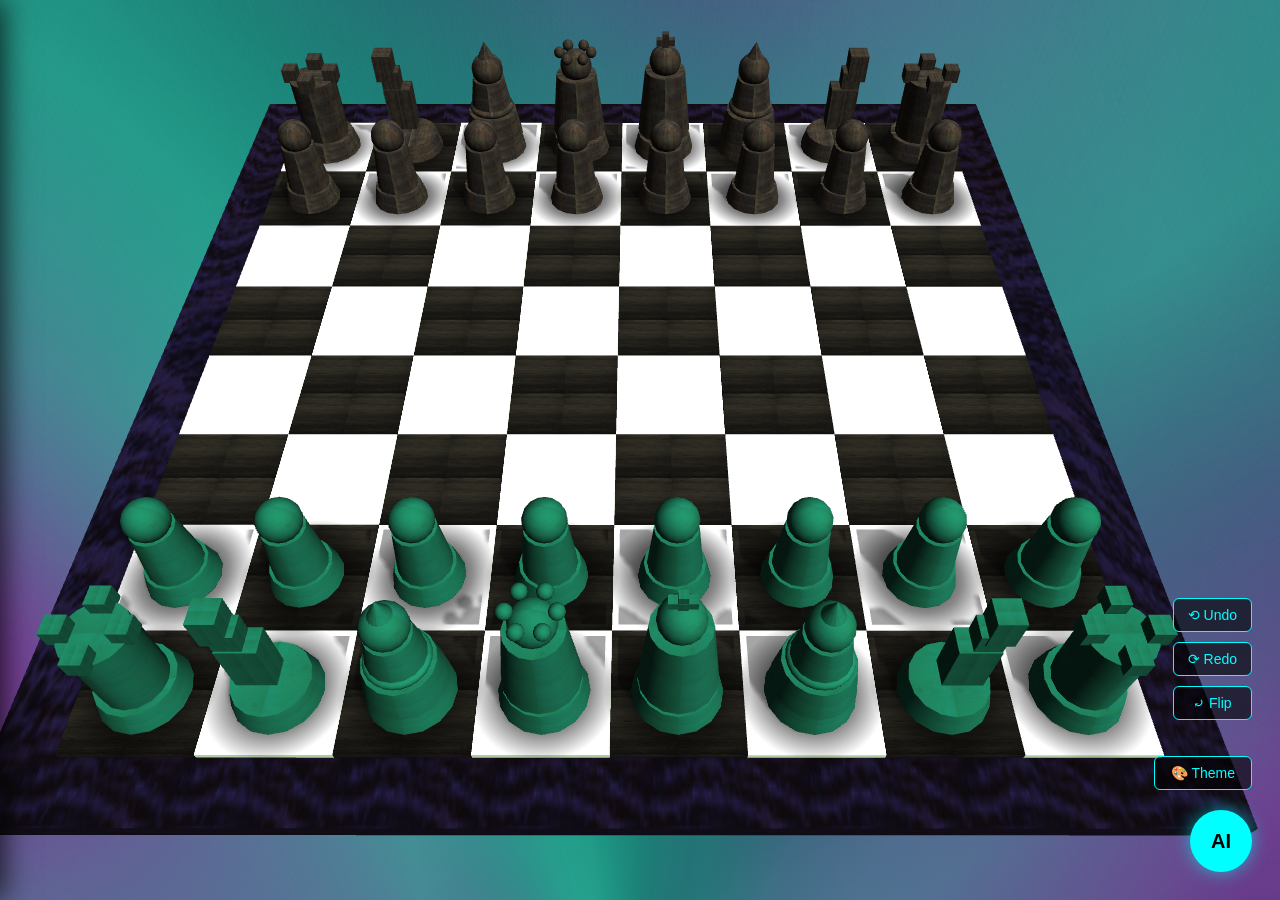
==== index.html @ 564c9627 "chess-app" ====
<!DOCTYPE html>
<html lang="en">
<head>
  <meta charset="UTF-8" />
  <title>Chess</title>

<script>
  const isMobile = /Android|iPhone|iPad|iPod|Opera Mini|IEMobile|WPDesktop/i.test(navigator.userAgent);

  if (isMobile) {
    window.location.href = "chess-app-mobile/";
  }
</script>


  <link rel="stylesheet" href="style.css" />
</head>

<body>

  <!-- ============================
       SLIDE-IN THEME SIDEBAR
  ============================ -->
  <div id="themePanel" class="theme-panel">

    <!-- BOARD LAYERS -->
    <label>White Board</label>
    <input type="color" id="boardLight" value="#ffffff">

    <label>Black Layer</label>
    <input type="color" id="boardDark" value="#000000">

    <label>Board Edge</label>
    <input type="color" id="boardEdge" value="#333333">

    <label>Board Depth</label>
    <input type="range" id="boardDepthIntensity" min="0" max="2" step="0.05" value="1.0">

    <!-- PIECES -->
    <label>Piece White</label>
    <input type="color" id="pieceWhite" value="#ffffff">

    <label>Piece Black</label>
    <input type="color" id="pieceBlack" value="#000000">

    <label>White Depth</label>
    <input type="range" id="pieceWhiteDepth" min="0" max="2" step="0.05" value="1.0">

    <label>Black Depth</label>
    <input type="range" id="pieceBlackDepth" min="0" max="2" step="0.05" value="1.0">

    <!-- LABELS -->
    <label>Label White</label>
    <input type="color" id="labelWhite" value="#ffffff">

    <label>Label Black</label>
    <input type="color" id="labelBlack" value="#ff6666">

    <label>Title Size</label>
    <input type="range" id="labelSize" min="0" max="48" step="1" value="28">

    <!-- WORLD -->
    <label>World Background</label>
    <input type="color" id="worldBg" value="#111111">

    <label>World FX</label>
    <select id="worldFX">
      <option value="none">None</option>
      <option value="stars">Stars</option>
      <option value="clouds">Clouds</option>
      <option value="nebula">Nebula</option>
    </select>

    <!-- HDR -->
    <label>HDR Enabled</label>
    <input type="checkbox" id="hdrEnabled">

    <div id="hdrSettings">
      <label>HDR Exposure</label>
      <input type="range" id="hdrExposure" min="0" max="5" step="0.05" value="1.0">

      <label>HDR Intensity</label>
      <input type="range" id="hdrIntensity" min="0" max="5" step="0.05" value="1.0">
    </div>

    <!-- HOVER -->
    <label>Hover Tile</label>
    <input type="color" id="hoverColor" value="#44aa44">

    <!-- ⭐ NEW: HOVER INTENSITY -->
    <label>Hover Intensity</label>
    <input type="range" id="hoverIntensity" min="0" max="2" step="0.05" value="1.0">

    <!-- LIGHTING -->
    <label>Sun Color</label>
    <input type="color" id="dirColor" value="#ffffff">

    <label>Sun Intensity</label>
    <input type="range" id="dirIntensity" min="0" max="2" step="0.01" value="1">

    <label>Sky Color</label>
    <input type="color" id="hemiSky" value="#ffffff">

    <label>Ground Color</label>
    <input type="color" id="hemiGround" value="#222222">

    <label>Ambient Intensity</label>
    <input type="range" id="hemiIntensity" min="0" max="2" step="0.01" value="0.6">

    <!-- LABEL FONT / GLOW -->
    <label>Font Style</label>
    <select id="fontStyle">
      <option value="Arial">Arial</option>
      <option value="Segoe UI">Segoe UI</option>
      <option value="Roboto">Roboto</option>
      <option value="Monospace">Monospace</option>
    </select>

    <label>Glow Intensity</label>
    <input type="range" id="glowIntensity" min="0" max="3" step="0.1" value="1.0">

    <!-- SAVE -->
    <button id="saveTheme">Save Theme</button>

    <!-- LOAD -->
    <button id="loadThemeBtn">Load Theme</button>
  </div>

  <!-- ============================
       LOAD THEME OVERLAY
  ============================ -->
  <div id="themeLoaderOverlay" class="overlay hidden">
    <div class="overlay-box">
      <h2>Load Theme</h2>
      <select id="themeListBox" size="8" style="width:100%; margin-bottom:10px;"></select>
      <button id="applyThemeBtn">Apply Theme</button>
      <button id="closeThemeOverlay">Close</button>
    </div>
  </div>

  <!-- ============================
       3D CANVAS
  ============================ -->
  <canvas id="scene"></canvas>

  <!-- ============================
       FLOATING BUTTON GROUP (Undo / Redo / Flip)
  ============================ -->
  <div id="rightButtonGroup">
    <button id="undoBtn" class="side-btn">⟲ Undo</button>
    <button id="redoBtn" class="side-btn">⟳ Redo</button>
    <button id="flipBtn" class="side-btn">⤾ Flip</button>
  </div>

  <!-- ============================
       FLOATING BUTTONS (AI + THEME)
  ============================ -->
  <button id="themeBtn" class="theme-toggle">🎨 Theme</button>
  <div id="aiFloatingButton" class="ai-float-btn">AI</div>

    <div id="aiOverlay" class="ai-overlay hidden">
    <div class="ai-overlay-content">
      <h2>Select AI Difficulty</h2>
      <div class="ai-overlay-option" data-difficulty="beginner">Beginner</div>
      <div class="ai-overlay-option" data-difficulty="medium">Medium</div>
      <div class="ai-overlay-option" data-difficulty="hard">Hard</div>
    </div>
  </div>

  <div id="updatePieceOverlay" class="hidden">
  <div id="updatePieceBox">
    <div class="updatePiece-title">Choose New Piece</div>

    <button class="updatePiece-btn" data-role="queen">Queen</button>
    <button class="updatePiece-btn" data-role="rook">Rook</button>
    <button class="updatePiece-btn" data-role="bishop">Bishop</button>
    <button class="updatePiece-btn" data-role="knight">Knight</button>
  </div>
</div>

  <!-- ============================
       LIBRARIES
  ============================ -->
  <script src="three.min.js"></script>
  <script src="OrbitControls.js"></script>

  <!-- ============================
       RGBE LOADER
  ============================ -->
  <script src="RGBELoader.js"></script>

  <!-- ============================
       ENGINE MODULES (ORDER MATTERS)
  ============================ -->
  <script src="world.js"></script>
  <script src="lighting.js"></script>
  <script src="sound.js"></script>
  <script src="movement.js"></script>
  <script src="board.js"></script>

  <!-- Logic BEFORE pieces -->
  <script src="logic.js"></script>

  <!-- Pieces AFTER Logic -->
  <script src="pieces.js"></script>
  <script src="pieces.movement.js"></script>
  <script src="pieces.shadow.js"></script>
  <script src="board.texture.js"></script>
  <script src="pieces.texture.js"></script>

  <!-- Undo / Redo / Capture / Flip -->
  <script src="undo.redo.js"></script>
  <script src="capture.js"></script>
  <script src="flip.js"></script>

  <!-- ============================
       THEME (auto-loader included)
  ============================ -->
  <script src="theme.js"></script>

  <!-- ============================
       AI ENGINE
  ============================ -->
  <script src="engine.js"></script>
  <script src="chess.ai.js"></script>
  <script src="chess.ai.logic.js"></script>

  <!-- ============================
       AI UI LOGIC
  ============================ -->
  <script src="ui.ai.js"></script>

  <!-- ============================
       CORE APP (LAST)
  ============================ -->
  <script src="app.js"></script>

</body>
</html>
---- style.css ----
/* ============================
   GLOBAL RESET
============================ */
html, body {
  margin: 0;
  padding: 0;
  overflow: hidden;
  background: #000;
  height: 100%;
  font-family: "Segoe UI", Roboto, sans-serif;
  color: #fff;
}

/* ============================
   CANVAS
============================ */
#scene {
  width: 100vw;
  height: 100vh;
  display: block;
}

/* ============================
   RIGHT BUTTON GROUP (Undo / Redo / Flip)
============================ */
#rightButtonGroup {
  position: fixed;
  bottom: 180px;
  right: 28px;
  display: flex;
  flex-direction: column;
  gap: 10px;
  z-index: 9999;
}

.side-btn {
  background: rgba(0,0,0,0.6);
  color: #0ff;
  border: 1px solid #0ff;
  border-radius: 6px;
  padding: 8px 14px;
  font-size: 14px;
  cursor: pointer;
  transition: 0.25s ease;
}

.side-btn:hover {
  background: #0ff;
  color: #000;
  box-shadow: 0 0 12px #0ff;
}

/* ============================
   THEME TOGGLE BUTTON
============================ */
.theme-toggle {
  position: fixed;
  bottom: 110px;
  right: 28px;
  z-index: 9999;

  background: rgba(0,0,0,0.6);
  color: #0ff;

  border: 1px solid #0ff;
  border-radius: 6px;

  padding: 8px 16px;
  font-size: 14px;
  cursor: pointer;

  transition: all 0.25s ease;
}

.theme-toggle:hover {
  background: rgba(0,0,0,0.85);
  box-shadow: 0 0 12px #0ff;
}

/* ============================
   THEME PANEL — Futuristic Minimalist
============================ */
.theme-panel {
  position: fixed;
  top: 0;
  left: 0;
  width: 320px;
  height: 100vh;

  background: rgba(10, 10, 10, 0.85);
  backdrop-filter: blur(12px);

  padding: 20px 24px 40px;
  box-sizing: border-box;

  display: block;
  overflow-y: auto;
  scroll-behavior: smooth;

  border-right: 1px solid rgba(255, 255, 255, 0.12);
  box-shadow: 4px 0 28px rgba(0, 0, 0, 0.75);

  transform: translateX(-100%);
  transition: transform 0.35s ease;

  z-index: 20000;
}

.theme-panel.visible {
  transform: translateX(0);
}

/* Scrollbar */
.theme-panel::-webkit-scrollbar {
  width: 8px;
}

.theme-panel::-webkit-scrollbar-track {
  background: rgba(20, 20, 20, 0.6);
  border-radius: 4px;
}

.theme-panel::-webkit-scrollbar-thumb {
  background: linear-gradient(180deg, #0ff 0%, #00aaff 100%);
  border-radius: 4px;
  box-shadow: 0 0 8px rgba(0,255,255,0.4);
}

.theme-panel::-webkit-scrollbar-thumb:hover {
  background: linear-gradient(180deg, #00ffff 0%, #00ccff 100%);
  box-shadow: 0 0 12px rgba(0,255,255,0.6);
}

/* ============================
   LABELS
============================ */
.theme-panel label {
  font-size: 12px;
  opacity: 0.78;
  letter-spacing: 0.5px;
  margin-top: 10px;
  margin-bottom: 4px;
  text-transform: uppercase;
  user-select: none;
  display: block;
}

/* ============================
   COLOR PICKERS
============================ */
.theme-panel input[type="color"] {
  width: 48px;
  height: 30px;
  border: 2px solid #333;
  border-radius: 4px;
  background: transparent;
  cursor: pointer;
  transition: 0.2s ease;
}

.theme-panel input[type="color"]:hover {
  border-color: #0ff;
  box-shadow: 0 0 12px #0ff;
}

/* ============================
   RANGE SLIDERS
============================ */
.theme-panel input[type="range"] {
  width: 100%;
  height: 4px;
  background: #111;
  border-radius: 4px;
  cursor: pointer;
  accent-color: #0ff;
  transition: 0.2s ease;
}

.theme-panel input[type="range"]:hover {
  filter: drop-shadow(0 0 6px #0ff);
}

/* ============================
   SELECT DROPDOWN
============================ */
.theme-panel select {
  width: 100%;
  padding: 6px 12px;
  background: rgba(20, 20, 20, 0.9);
  border: 1px solid #444;
  border-radius: 4px;
  color: #0ff;
  cursor: pointer;
  transition: 0.2s ease;
  font-size: 13px;
}

.theme-panel select:hover {
  border-color: #0ff;
  box-shadow: 0 0 12px #0ff;
}

/* ============================
   HDR BLOCK
============================ */
#hdrEnabled {
  width: 18px;
  height: 18px;
  cursor: pointer;
  accent-color: #0ff;
  margin-top: 6px;
}

#hdrSettings {
  padding-left: 10px;
  border-left: 2px solid rgba(0,255,255,0.25);
  margin-top: 6px;
  margin-bottom: 10px;
  display: none;
}

#hdrSettings label {
  margin-top: 8px;
}

/* ============================
   BUTTONS (Theme Panel)
============================ */
.theme-panel button {
  padding: 8px 18px;
  background: linear-gradient(135deg, #0a0a0a 0%, #1a1a1a 100%);
  color: #0ff;
  border: 1px solid #0ff;
  border-radius: 4px;
  font-size: 13px;
  letter-spacing: 0.6px;
  cursor: pointer;
  transition: 0.25s ease;
  margin-top: 8px;
}

.theme-panel button:hover {
  background: #0ff;
  color: #000;
  box-shadow: 0 0 16px #0ff;
}

.theme-panel button:last-of-type {
  margin-bottom: 12px;
}

/* ============================
   RESPONSIVE
============================ */
@media (max-width: 600px) {
  .theme-panel {
    width: 260px;
  }

  .theme-toggle {
    padding: 6px 12px;
    font-size: 12px;
  }

  .theme-panel input[type="color"] {
    width: 40px;
    height: 24px;
  }

  .theme-panel button {
    padding: 6px 12px;
    font-size: 12px;
  }
}

/* ============================================================
   PIECE LABEL VISUALS
============================================================ */
.piece-label {
  background: rgba(0, 0, 0, 0.65);
  border-radius: 4px;
  padding: 4px 8px;
  transition: 0.25s ease;
}

.piece-label-hover {
  box-shadow: 0 0 18px var(--label-glow-color, #0ff);
}

.piece-label-active {
  box-shadow: 0 0 calc(28px * var(--label-glow-intensity, 1))
              var(--label-glow-color, #0ff);
}

/* ============================================================
   FLOATING AI BUTTON
============================================================ */
.ai-float-btn {
  position: fixed;
  bottom: 28px;
  right: 28px;
  width: 62px;
  height: 62px;

  background: #0ff;
  color: #000;

  border-radius: 50%;
  display: flex;
  align-items: center;
  justify-content: center;

  font-weight: bold;
  font-size: 20px;
  cursor: pointer;

  box-shadow: 0 0 18px rgba(0,255,255,0.55);
  transition: 0.25s ease;

  z-index: 9999;
}

.ai-float-btn:hover {
  transform: scale(1.08);
  box-shadow: 0 0 28px rgba(0,255,255,0.85);
}

/* ============================================================
   AI OVERLAY
============================================================ */
.ai-overlay {
  position: fixed;
  inset: 0;
  background: rgba(0,0,0,0.88);
  display: flex;
  align-items: center;
  justify-content: center;
  z-index: 9998;
}

.ai-overlay.hidden {
  display: none;
}

.ai-overlay-content {
  background: rgba(20,20,20,0.92);
  padding: 32px;
  border-radius: 12px;
  text-align: center;
  color: #0ff;
  width: 320px;
  box-shadow: 0 0 22px rgba(0,255,255,0.25);
}

.ai-overlay-content h2 {
  margin-bottom: 18px;
  font-size: 22px;
  letter-spacing: 1px;
}

.ai-overlay-option {
  padding: 12px;
  margin-top: 12px;
  background: #222;
  border-radius: 8px;
  cursor: pointer;
  font-size: 18px;
  transition: 0.2s ease;
}

.ai-overlay-option:hover {
  background: #333;
  box-shadow: 0 0 12px rgba(0,255,255,0.35);
}

/* ============================================================
   LOAD THEME OVERLAY
============================================================ */
#themeLoaderOverlay {
  position: fixed;
  inset: 0;
  background: rgba(0,0,0,0.88);
  display: flex;
  align-items: center;
  justify-content: center;
  z-index: 9998;
}

#themeLoaderOverlay.hidden {
  display: none;
}

.overlay-box {
  background: rgba(20,20,20,0.92);
  padding: 28px;
  border-radius: 12px;
  width: 340px;
  color: #0ff;
  text-align: center;
  box-shadow: 0 0 22px rgba(0,255,255,0.25);
}

.overlay-box h2 {
  margin-bottom: 16px;
  font-size: 22px;
  letter-spacing: 1px;
}

#themeListBox {
  width: 100%;
  height: 180px;
  background: #111;
  border: 1px solid #0ff;
  color: #0ff;
  border-radius: 6px;
  padding: 6px;
  margin-bottom: 16px;
  outline: none;
}

#themeListBox option {
  padding: 6px;
  background: #111;
  color: #0ff;
}

#themeListBox option:hover {
  background: #0ff;
  color: #000;
}

#applyThemeBtn,
#closeThemeOverlay {
  width: 100%;
  padding: 10px;
  margin-top: 8px;
  background: linear-gradient(135deg, #0a0a0a 0%, #1a1a1a 100%);
  border: 1px solid #0ff;
  color: #0ff;
  border-radius: 6px;
  cursor: pointer;
  transition: 0.25s ease;
}

#applyThemeBtn:hover,
#closeThemeOverlay:hover {
  background: #0ff;
  color: #000;
  box-shadow: 0 0 16px #0ff;
}

#updatePieceOverlay {
  position: fixed;
  inset: 0;
  background: rgba(0,0,0,0.7);
  display: flex;
  align-items: center;
  justify-content: center;
  z-index: 999999;
}

#updatePieceOverlay.hidden {
  display: none;
}

#updatePieceBox {
  background: #111;
  padding: 20px 30px;
  border-radius: 10px;
  border: 2px solid #0ff;
  text-align: center;
}

.updatePiece-title {
  color: #0ff;
  font-size: 28px;
  margin-bottom: 15px;
}

.updatePiece-btn {
  display: block;
  width: 160px;
  margin: 8px auto;
  padding: 10px;
  font-size: 20px;
  background: #222;
  color: #0ff;
  border: 2px solid #0ff;
  border-radius: 6px;
  cursor: pointer;
}

.updatePiece-btn:hover {
  background: #0ff;
  color: #000;
}
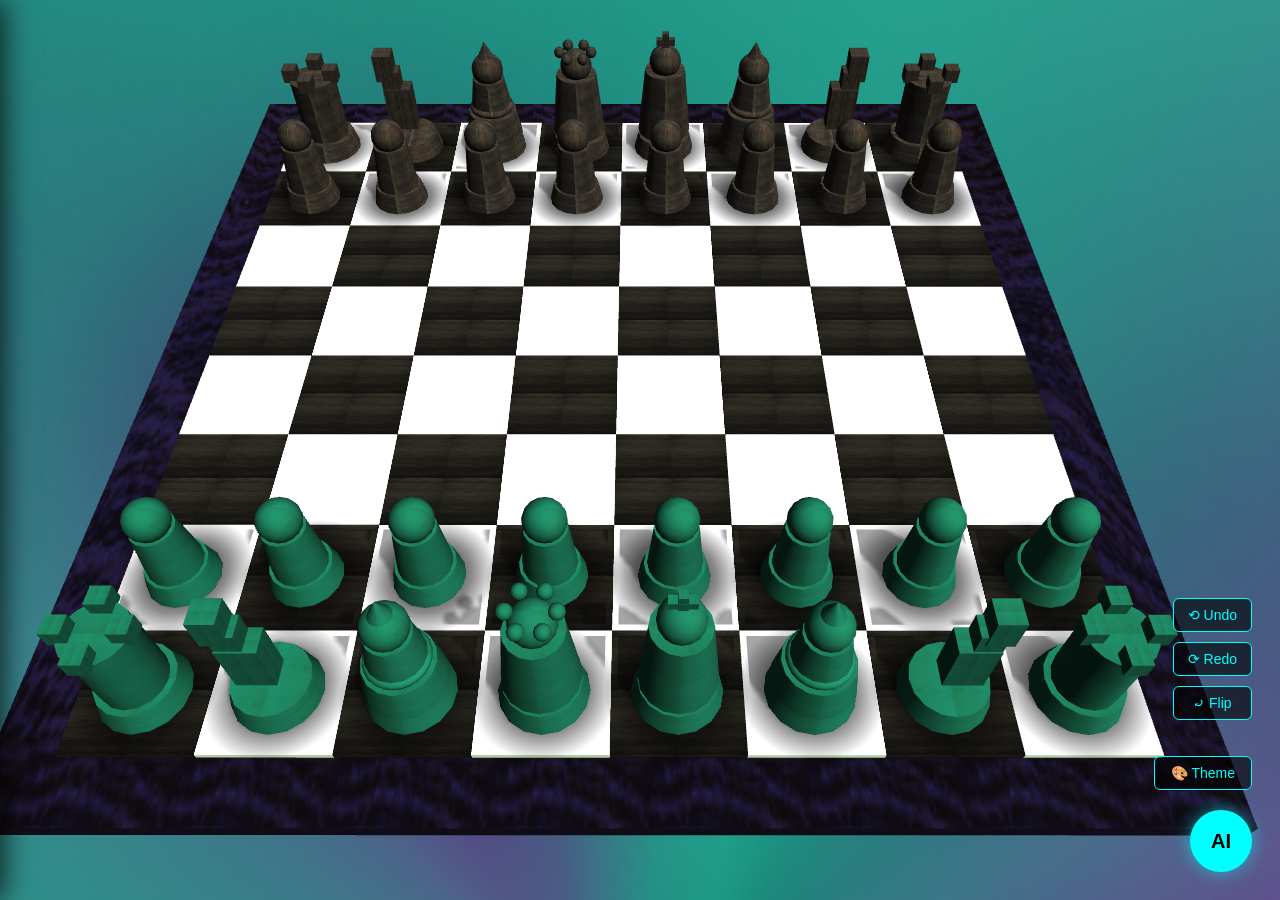
==== commit 86914fae: "chess-app" ====
--- a/index.html
+++ b/index.html
@@ -160,7 +160,7 @@
 
     <div id="aiOverlay" class="ai-overlay hidden">
     <div class="ai-overlay-content">
-      <h2>Select AI Difficulty</h2>
+      <h2>AI Difficulty</h2>
       <div class="ai-overlay-option" data-difficulty="beginner">Beginner</div>
       <div class="ai-overlay-option" data-difficulty="medium">Medium</div>
       <div class="ai-overlay-option" data-difficulty="hard">Hard</div>
